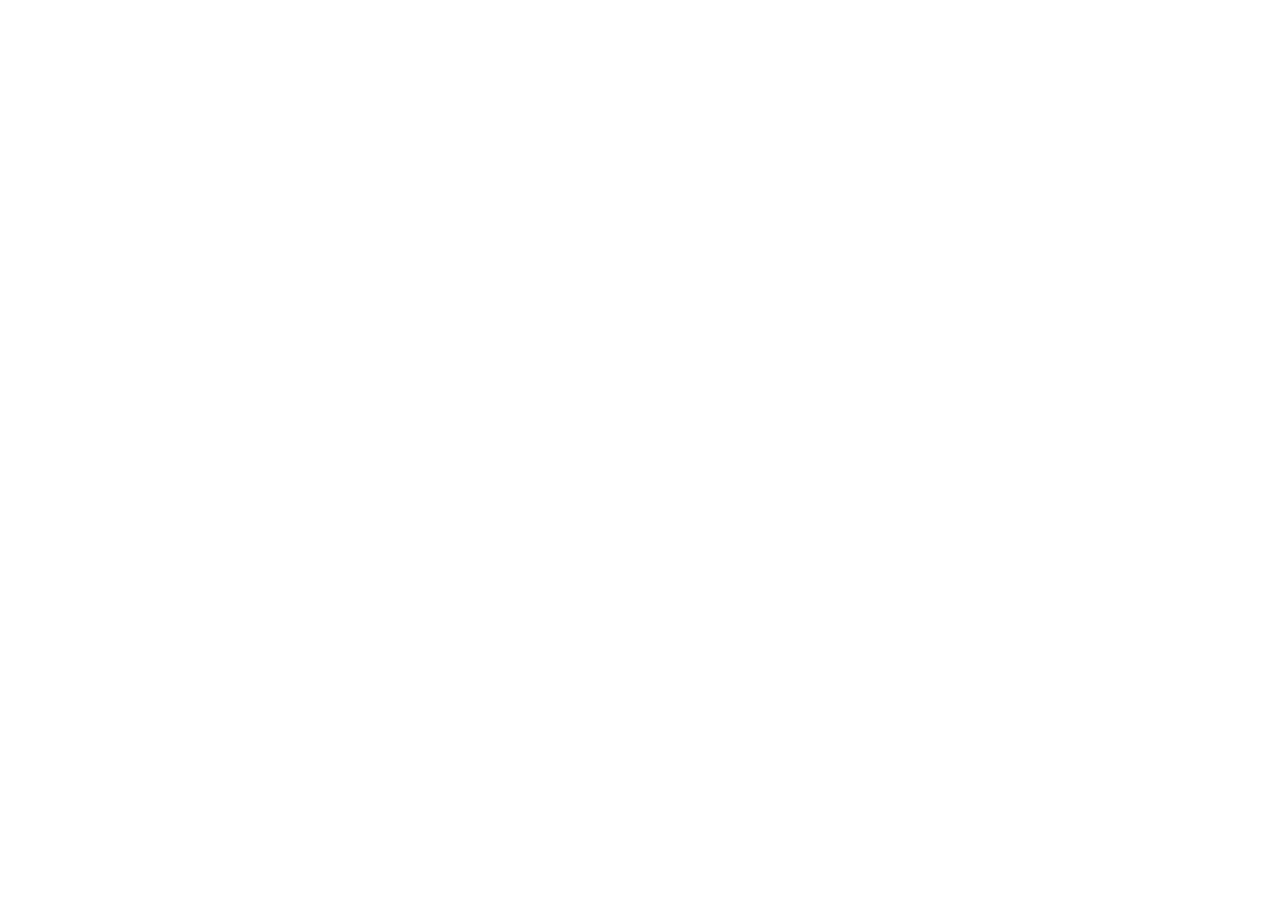
==== index.html @ 44148d1c "Initial commit" ====
<!DOCTYPE html>
<html lang="en">
<head>
    <meta charset="UTF-8">
    <meta name="viewport" content="width=device-width, initial-scale=1.0">
    <title>App Name</title>
</head>
<body>
    
</body>
</html>
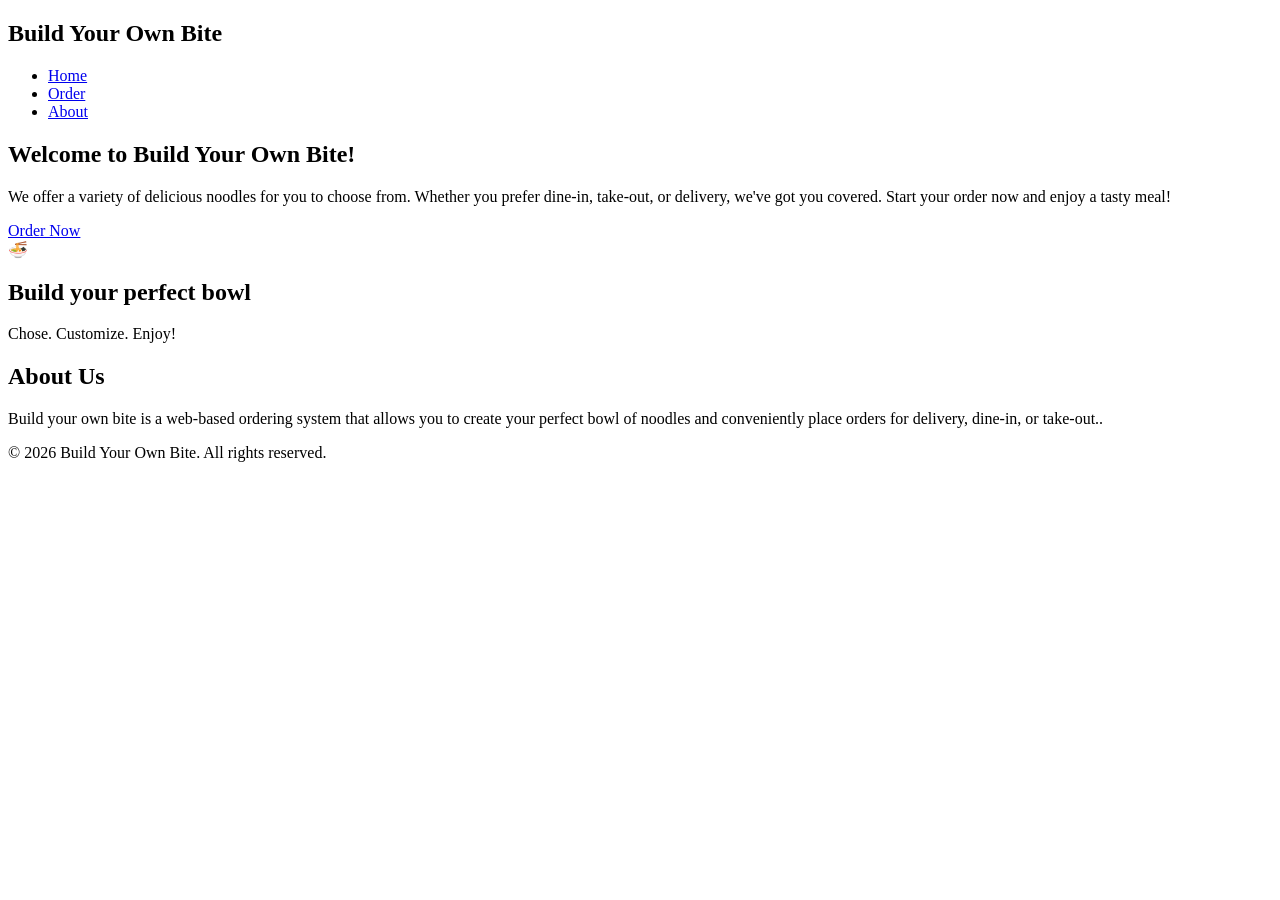
==== commit 7d868f66: "index" ====
--- a/index.html
+++ b/index.html
@@ -3,9 +3,58 @@
 <head>
     <meta charset="UTF-8">
     <meta name="viewport" content="width=device-width, initial-scale=1.0">
-    <title>App Name</title>
+    <title>Build Your Own Bite</title>
+    <link rel="stylesheet" href="style.css">
 </head>
 <body>
-    
+   <!-- navigation bar -->
+     <header>
+        <nav class="navbar">
+            <h2 class="logo">Build Your Own Bite</h2>
+
+            <ul>
+                <li><a href="index.html">Home</a></li>
+                <li><a href="order.html">Order</a></li>
+                <li><a href="app.html">About</a></li>
+            </ul>
+        </nav>
+     </header>
+
+     <!--main section-->
+     <section class="main">
+        <div class="main-content">
+            <h1>Welcome to Build Your Own Bite!</h1>
+            <p>We offer a variety of delicious noodles for you to choose from. Whether you prefer dine-in, take-out, or delivery, we've got you covered. Start your order now and enjoy a tasty meal!</p>
+            
+             <a href="app.html" class="order-btn">
+                    Order Now
+                </a>
+            </div>
+
+            <div class="hero-image">
+                <div class="noodle-card">
+                    <span>🍜</span>
+                    <h2>Build your perfect bowl</h2>
+                    <p>Chose. Customize. Enjoy!</p>
+                </div>
+            </div>
+
+
+        </section>
+
+        <!-- About Section -->
+        <section id="about" class="about">
+            <h2>About Us</h2>
+
+            <p>Build your own bite is a web-based ordering system that allows you to create your perfect bowl of noodles  and conveniently place orders for delivery,
+                dine-in, or take-out..</p>
+        </section>
+      </main>
+
+    <!-- Footer -->
+    <footer>
+        <p>&copy; 2026 Build Your Own Bite. All rights reserved.</p>
+    </footer>
+
 </body>
 </html>
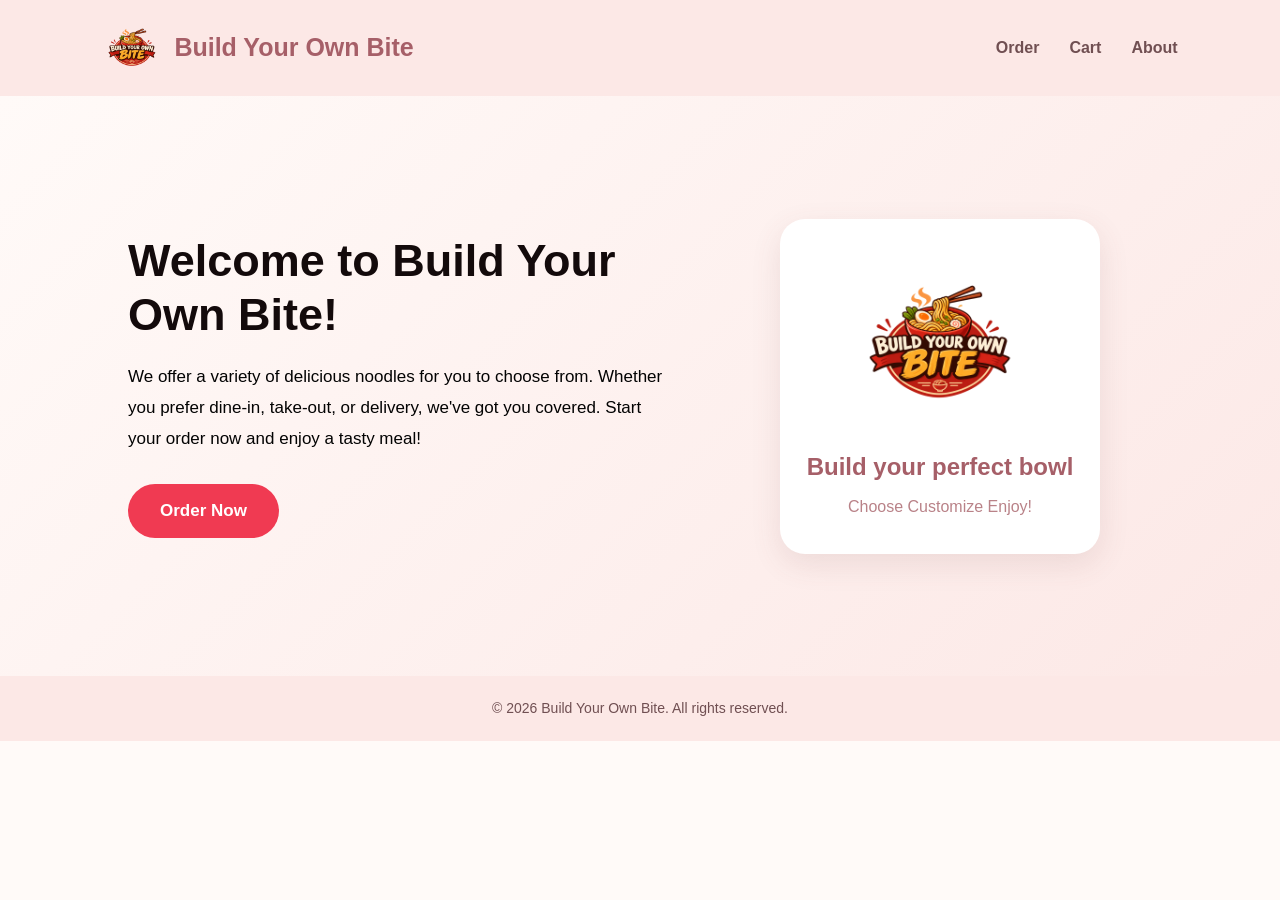
==== commit 053ba83a: "Design" ====
--- a/index.html
+++ b/index.html
@@ -1,55 +1,58 @@
+
 <!DOCTYPE html>
 <html lang="en">
 <head>
     <meta charset="UTF-8">
     <meta name="viewport" content="width=device-width, initial-scale=1.0">
     <title>Build Your Own Bite</title>
-    <link rel="stylesheet" href="style.css">
+    <link rel="stylesheet" href="styles.css">
 </head>
-<body>
-   <!-- navigation bar -->
-     <header>
+<body class="home">
+
+    <!-- Navigation Bar -->
+    <header>
         <nav class="navbar">
-            <h2 class="logo">Build Your Own Bite</h2>
+
+            <div class="brand">
+                <img src="images/LOGO.png" alt="Build Your Own Bite Logo">
+                <h2 class="logo">Build Your Own Bite</h2>
+            </div>
 
             <ul>
-                <li><a href="index.html">Home</a></li>
                 <li><a href="order.html">Order</a></li>
-                <li><a href="app.html">About</a></li>
+                <li><a href="cart.html">Cart</a></li>
+                <li><a href="about.html">About</a></li>
+                
+
             </ul>
+
         </nav>
-     </header>
+    </header>
 
-     <!--main section-->
-     <section class="main">
+    <!-- Main Section -->
+    <section class="main">
         <div class="main-content">
             <h1>Welcome to Build Your Own Bite!</h1>
-            <p>We offer a variety of delicious noodles for you to choose from. Whether you prefer dine-in, take-out, or delivery, we've got you covered. Start your order now and enjoy a tasty meal!</p>
-            
-             <a href="app.html" class="order-btn">
-                    Order Now
-                </a>
+
+            <p>
+                We offer a variety of delicious noodles for you to choose from.
+                Whether you prefer dine-in, take-out, or delivery, we've got you covered.
+                Start your order now and enjoy a tasty meal!
+            </p>
+
+            <a href="order.html" class="order-btn">
+                Order Now
+            </a>
+        </div>
+
+        <div class="hero-image">
+            <div class="noodle-card">
+                 <img src="images/LOGO.png" alt="Build Your Own Bite Logo" class="hero-logo">
+                <h2>Build your perfect bowl</h2>
+                <p>Choose Customize Enjoy!</p>
             </div>
-
-            <div class="hero-image">
-                <div class="noodle-card">
-                    <span>🍜</span>
-                    <h2>Build your perfect bowl</h2>
-                    <p>Chose. Customize. Enjoy!</p>
-                </div>
-            </div>
-
-
-        </section>
-
-        <!-- About Section -->
-        <section id="about" class="about">
-            <h2>About Us</h2>
-
-            <p>Build your own bite is a web-based ordering system that allows you to create your perfect bowl of noodles  and conveniently place orders for delivery,
-                dine-in, or take-out..</p>
-        </section>
-      </main>
+        </div>
+    </section>
 
     <!-- Footer -->
     <footer>
@@ -57,4 +60,4 @@
     </footer>
 
 </body>
-</html>+</html>
--- a/styles.css
+++ b/styles.css
@@ -0,0 +1,464 @@
+
+/* =================================
+   GENERAL STYLE
+================================= */
+
+* {
+    margin: 0;
+    padding: 0;
+    box-sizing: border-box;
+    font-family: Arial, Helvetica, sans-serif;
+}
+
+html {
+    scroll-behavior: smooth;
+}
+
+body {
+    line-height: 1.5;
+    background-color: #fff8f0;
+    color: #0e0606;
+}
+
+/* =================================
+   HOMEPAGE STYLES
+================================= */
+
+.home {
+    background-color: #fffaf8;
+    color: #514342;
+}
+
+/* NAVIGATION BAR */
+.home header {
+    background: #fce8e6;
+    padding: 18px 8%;
+    box-shadow: 0 2px 10px rgba(120, 70, 70, 0.08);
+}
+
+.home .navbar {
+    display: flex;
+    justify-content: space-between;
+    align-items: center;
+}
+
+/* BRAND LOGO */
+.home .brand {
+    display: flex;
+    align-items: center;
+    gap: 12px;
+}
+
+.home .brand img {
+    width: 60px;
+    height: 60px;
+    object-fit: contain;
+}
+
+.home .logo {
+    color: #a65f68;
+    font-size: 25px;
+    font-weight: bold;
+}
+
+/* NAVIGATION LINKS */
+.home .navbar ul {
+    display: flex;
+    list-style: none;
+    gap: 30px;
+}
+
+.home .navbar ul li a {
+    text-decoration: none;
+    color: #704f52;
+    font-size: 16px;
+    font-weight: bold;
+    transition: 0.3s;
+}
+
+.home .navbar ul li a:hover {
+    color: #d37a84;
+}
+
+/* MAIN / HERO SECTION */
+.home .main {
+    min-height: 580px;
+    display: flex;
+    justify-content: space-between;
+    align-items: center;
+    padding: 70px 10%;
+    gap: 50px;
+    background: linear-gradient(135deg, #fffaf8, #fce8e6);
+    margin-bottom: 0;
+}
+
+.home .main-content {
+    max-width: 550px;
+}
+
+.home .main-content h1 {
+    font-size: 45px;
+    color: #130a0b;
+    margin-bottom: 20px;
+    line-height: 1.2;
+}
+
+.home .main-content p {
+    font-size: 17px;
+    line-height: 1.8;
+    color: #030303;
+    margin-bottom: 30px;
+}
+
+/* ORDER BUTTON */
+.home .order-btn {
+    display: inline-block;
+    background-color: #f03a52;
+    color: white;
+    text-decoration: none;
+    padding: 14px 32px;
+    border-radius: 30px;
+    font-size: 17px;
+    font-weight: bold;
+    transition: 0.3s;
+}
+
+.home .order-btn:hover {
+    background-color: #bd6f7a;
+    transform: translateY(-3px);
+}
+
+/* NOODLE CARD */
+.home .hero-image {
+    display: flex;
+    justify-content: center;
+    align-items: center;
+    flex: 1;
+}
+
+.home .noodle-card {
+    width: 320px;
+    min-height: 300px;
+    background-color: #ffffff;
+    border-radius: 25px;
+    padding: 35px 25px;
+    text-align: center;
+    box-shadow: 0 10px 30px rgba(120, 70, 70, 0.12);
+    display: flex;
+    flex-direction: column;
+    justify-content: center;
+    align-items: center;
+}
+
+.home .hero-logo {
+    width: 180px;
+    height: 180px;
+    object-fit: contain;
+    margin-bottom: 15px;
+}
+
+.home .noodle-card h2 {
+    color: #a65f68;
+    font-size: 24px;
+    margin-bottom: 10px;
+}
+
+.home .noodle-card p {
+    color: #b98288;
+    font-size: 16px;
+}
+
+/* FOOTER */
+.home footer {
+    background-color: #fce8e6;
+    color: #704f52;
+    text-align: center;
+    padding: 22px;
+    font-size: 14px;
+}
+
+/* HOMEPAGE RESPONSIVE DESIGN */
+@media (max-width: 768px) {
+    .home .navbar {
+        flex-direction: column;
+        gap: 18px;
+    }
+
+    .home .navbar ul {
+        gap: 20px;
+    }
+
+    .home .main {
+        flex-direction: column;
+        text-align: center;
+        padding: 55px 7%;
+    }
+
+    .home .main-content h1 {
+        font-size: 34px;
+    }
+
+    .home .hero-image {
+        width: 100%;
+    }
+
+    .home .noodle-card {
+        width: 100%;
+        max-width: 320px;
+    }
+}
+
+@media (max-width: 480px) {
+    .home .logo {
+        font-size: 21px;
+    }
+
+    .home .navbar ul {
+        gap: 15px;
+    }
+
+    .home .navbar ul li a {
+        font-size: 14px;
+    }
+
+    .home .main-content h1 {
+        font-size: 29px;
+    }
+
+    .home .main-content p {
+        font-size: 15px;
+    }
+}
+
+/* =================================
+   ORDER PAGE STYLES
+================================= */
+
+:root {
+    --primary: #d32f2f;
+    --background: #fff8f0;
+    --card: #ffffff;
+    --text: #333333;
+}
+
+/* ORDER PAGE MAIN */
+main {
+    max-width: 700px;
+    margin: 0 auto;
+    padding: 16px;
+}
+
+/* ORDER PAGE HEADER */
+body:not(.home) header {
+    background: var(--primary);
+    color: rgb(247, 216, 216);
+    text-align: center;
+    padding: 12px;
+}
+
+body:not(.home) header h1 {
+    margin: 0;
+    font-size: 24px;
+}
+
+/* CATEGORY NAVIGATION BAR */
+#categories {
+    position: sticky;
+    top: 0;
+    z-index: 100;
+    display: flex;
+    justify-content: center;
+    gap: 12px;
+    padding: 8px;
+    background: var(--card);
+    box-shadow: 0 2px 6px rgba(0, 0, 0, 0.15);
+}
+
+/* CATEGORY BUTTONS */
+#categories button {
+    display: flex;
+    flex-direction: column;
+    align-items: center;
+    padding: 6px 12px;
+    border: 2px solid transparent;
+    border-radius: 10px;
+    background: transparent;
+    font-size: 14px;
+    cursor: pointer;
+    transition: transform 0.2s, background 0.2s, border-color 0.2s;
+}
+
+#categories button:hover {
+    transform: translateY(-3px);
+    background: #ffe9e0;
+    border-color: var(--primary);
+}
+
+/* CATEGORY IMAGES */
+#categories img {
+    width: 56px;
+    height: 56px;
+    object-fit: cover;
+    border-radius: 8px;
+}
+
+/* ORDER PAGE SECTIONS */
+body:not(.home) section {
+    scroll-margin-top: 100px;
+    margin-bottom: 24px;
+}
+
+body:not(.home) section h2 {
+    color: var(--primary);
+    border-bottom: 2px solid var(--primary);
+    padding-bottom: 4px;
+}
+
+/* FIELDSETS */
+fieldset {
+    background: var(--card);
+    border: 1px solid #e0d6cc;
+    border-radius: 10px;
+    padding: 12px 16px;
+    margin-bottom: 16px;
+}
+
+legend {
+    font-weight: bold;
+    padding: 0 8px;
+    color: var(--primary);
+}
+
+fieldset div {
+    padding: 4px 0;
+}
+
+fieldset label {
+    cursor: pointer;
+}
+
+/* RADIO BUTTONS AND CHECKBOXES */
+input[type="radio"],
+input[type="checkbox"] {
+    accent-color: var(--primary);
+    margin-right: 6px;
+}
+
+input:disabled + label {
+    color: #999;
+    cursor: not-allowed;
+}
+
+/* ADDRESS SECTION */
+#address-section {
+    background: var(--card);
+    border: 1px solid #e0d6cc;
+    border-radius: 10px;
+    padding: 12px 16px;
+    margin-bottom: 16px;
+}
+
+#address {
+    display: block;
+    width: 100%;
+    box-sizing: border-box;
+    margin-top: 6px;
+    padding: 8px;
+    border: 1px solid #ccc;
+    border-radius: 6px;
+}
+
+/* PLACE ORDER BUTTON */
+#place-order {
+    display: block;
+    width: 100%;
+    padding: 12px;
+    margin-top: 8px;
+    border: none;
+    border-radius: 10px;
+    background: var(--primary);
+    color: white;
+    font-size: 18px;
+    font-weight: bold;
+    cursor: pointer;
+    transition: background 0.2s, transform 0.2s;
+}
+
+#place-order:hover {
+    background: #b71c1c;
+    transform: translateY(-2px);
+}
+
+/* MESSAGE */
+#message {
+    color: #b71c1c;
+    font-weight: bold;
+    margin: 12px 0 0;
+}
+
+/* ORDER SUMMARIES */
+#order-summary,
+#address-summary,
+#noodle-summary,
+#spice-summary,
+#addon-summary,
+#drink-summary,
+#dessert-summary,
+#payment-summary {
+    background: var(--card);
+    border-left: 4px solid var(--primary);
+    padding: 8px 12px;
+    margin: 6px 0;
+    border-radius: 6px;
+}
+
+/* HIDE EMPTY SUMMARIES */
+#message:empty,
+#order-summary:empty,
+#address-summary:empty,
+#noodle-summary:empty,
+#spice-summary:empty,
+#addon-summary:empty,
+#drink-summary:empty,
+#dessert-summary:empty,
+#payment-summary:empty {
+    display: none;
+}
+
+/* ORDER PAGE RESPONSIVE DESIGN */
+@media (max-width: 600px) {
+    main {
+        padding: 12px;
+    }
+
+    body:not(.home) header h1 {
+        font-size: 20px;
+    }
+
+    #categories {
+        gap: 6px;
+        padding: 6px;
+    }
+
+    #categories button {
+        padding: 4px 8px;
+        font-size: 12px;
+    }
+
+    #categories img {
+        width: 44px;
+        height: 44px;
+    }
+
+    body:not(.home) section {
+        scroll-margin-top: 90px;
+    }
+
+    fieldset {
+        padding: 10px 12px;
+    }
+
+    #place-order {
+        font-size: 16px;
+    }
+}
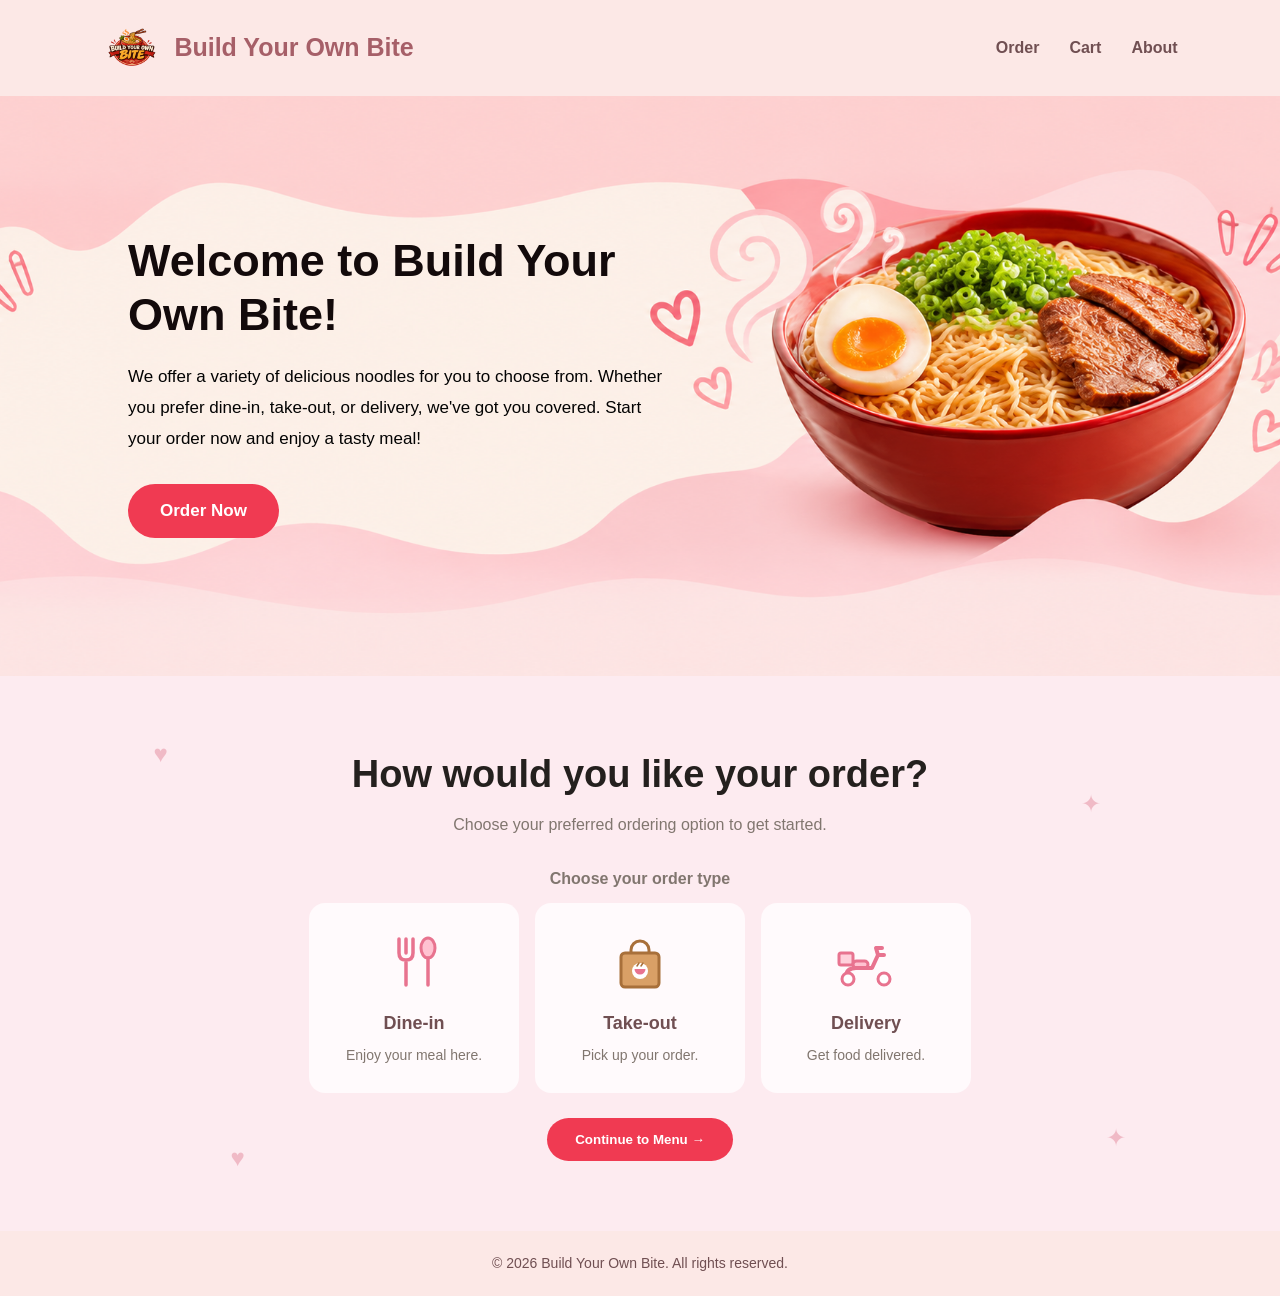
==== commit 3ce1c4c8: "Half progress" ====
--- a/index.html
+++ b/index.html
@@ -7,6 +7,7 @@
     <title>Build Your Own Bite</title>
     <link rel="stylesheet" href="styles.css">
 </head>
+
 <body class="home">
 
     <!-- Navigation Bar -->
@@ -22,16 +23,17 @@
                 <li><a href="order.html">Order</a></li>
                 <li><a href="cart.html">Cart</a></li>
                 <li><a href="about.html">About</a></li>
-                
-
             </ul>
 
         </nav>
     </header>
 
-    <!-- Main Section -->
+
+    <!-- Main / Welcome Section -->
     <section class="main">
+
         <div class="main-content">
+
             <h1>Welcome to Build Your Own Bite!</h1>
 
             <p>
@@ -40,24 +42,240 @@
                 Start your order now and enjoy a tasty meal!
             </p>
 
-            <a href="order.html" class="order-btn">
+            <a href="#start-order" class="order-btn">
                 Order Now
             </a>
+
         </div>
 
-        <div class="hero-image">
-            <div class="noodle-card">
-                 <img src="images/LOGO.png" alt="Build Your Own Bite Logo" class="hero-logo">
-                <h2>Build your perfect bowl</h2>
-                <p>Choose Customize Enjoy!</p>
+    </section>
+
+
+    <!-- Choose Order Type Section -->
+    <section class="start-order" id="start-order">
+
+        <span class="deco deco-1" aria-hidden="true">♥</span>
+        <span class="deco deco-2" aria-hidden="true">✦</span>
+        <span class="deco deco-3" aria-hidden="true">♥</span>
+        <span class="deco deco-4" aria-hidden="true">✦</span>
+
+        <h2>How would you like your order?</h2>
+
+        <p class="start-subtitle">
+            Choose your preferred ordering option to get started.
+        </p>
+
+        <fieldset id="order-type">
+
+            <legend>Choose your order type</legend>
+
+            <div class="option-row">
+
+                <!-- DINE-IN -->
+                <label class="option-card">
+
+                    <input type="radio"
+                           id="dine-in"
+                           name="orderType"
+                           value="dine-in">
+
+                    <span class="option-icon">
+
+                        <svg width="64" height="64" viewBox="0 0 64 64" aria-hidden="true">
+
+                            <path d="M17 8V22M24 8V22M31 8V22M17 22Q17 29 24 29Q31 29 31 22M24 29V54"
+                                  fill="none"
+                                  stroke="#e8738f"
+                                  stroke-width="3.5"
+                                  stroke-linecap="round"
+                                  stroke-linejoin="round"/>
+
+                            <ellipse cx="46" cy="17" rx="7" ry="10"
+                                     fill="#ffc2d1"
+                                     stroke="#e8738f"
+                                     stroke-width="3"/>
+
+                            <path d="M46 27V54"
+                                  stroke="#e8738f"
+                                  stroke-width="3.5"
+                                  stroke-linecap="round"/>
+
+                        </svg>
+
+                    </span>
+
+                    <span class="option-label">Dine-in</span>
+                    <span class="option-desc">Enjoy your meal here.</span>
+
+                </label>
+
+
+                <!-- TAKE-OUT -->
+                <label class="option-card">
+
+                    <input type="radio"
+                           id="take-out"
+                           name="orderType"
+                           value="take-out">
+
+                    <span class="option-icon">
+
+                        <svg width="64" height="64" viewBox="0 0 64 64" aria-hidden="true">
+
+                            <path d="M23 24V19A9 9 0 0 1 41 19V24"
+                                  fill="none"
+                                  stroke="#a8703a"
+                                  stroke-width="3"
+                                  stroke-linecap="round"/>
+
+                            <rect x="13" y="22" width="38" height="34" rx="4"
+                                  fill="#d9a066"
+                                  stroke="#a8703a"
+                                  stroke-width="3"/>
+
+                            <circle cx="32" cy="40" r="8" fill="#fff"/>
+
+                            <path d="M26.5 38H37.5A5.5 5.5 0 0 1 26.5 38Z"
+                                  fill="#e8738f"/>
+
+                            <path d="M29 35L31 32M33 35L35 32"
+                                  stroke="#a8703a"
+                                  stroke-width="1.5"
+                                  stroke-linecap="round"/>
+
+                        </svg>
+
+                    </span>
+
+                    <span class="option-label">Take-out</span>
+                    <span class="option-desc">Pick up your order.</span>
+
+                </label>
+
+
+                <!-- DELIVERY -->
+                <label class="option-card">
+
+                    <input type="radio"
+                           id="delivery"
+                           name="orderType"
+                           value="delivery">
+
+                    <span class="option-icon">
+
+                        <svg width="64" height="64" viewBox="0 0 64 64" aria-hidden="true">
+
+                            <rect x="5" y="22" width="14" height="12" rx="2"
+                                  fill="#ffd1dc"
+                                  stroke="#e8738f"
+                                  stroke-width="3"/>
+
+                            <rect x="19" y="30" width="15" height="7" rx="3.5"
+                                  fill="#ffc2d1"
+                                  stroke="#e8738f"
+                                  stroke-width="3"/>
+
+                            <path d="M12 46Q12 37 22 37H38L44 24H50M44 24L42 17H48"
+                                  fill="none"
+                                  stroke="#e8738f"
+                                  stroke-width="4"
+                                  stroke-linecap="round"
+                                  stroke-linejoin="round"/>
+
+                            <circle cx="14" cy="48" r="6"
+                                    fill="#fff"
+                                    stroke="#e8738f"
+                                    stroke-width="3"/>
+
+                            <circle cx="50" cy="48" r="6"
+                                    fill="#fff"
+                                    stroke="#e8738f"
+                                    stroke-width="3"/>
+
+                        </svg>
+
+                    </span>
+
+                    <span class="option-label">Delivery</span>
+                    <span class="option-desc">Get food delivered.</span>
+
+                </label>
+
             </div>
+
+        </fieldset>
+
+
+        <!-- Delivery Address -->
+        <div id="address-section" hidden>
+
+            <label for="address">Delivery address</label>
+
+            <input type="text"
+                   id="address"
+                   name="address"
+                   placeholder="Enter street, barangay, and city"
+                   autocomplete="street-address">
+
         </div>
+
+
+        <!-- Continue Button -->
+        <button type="button" id="continue-btn">
+            Continue to Menu →
+        </button>
+
+        <p id="home-message"></p>
+
     </section>
+
 
     <!-- Footer -->
     <footer>
         <p>&copy; 2026 Build Your Own Bite. All rights reserved.</p>
     </footer>
 
+    <script>
+        const continueButton = document.getElementById('continue-btn');
+        const homeMessage = document.getElementById('home-message');
+        const addressSection = document.getElementById('address-section');
+        const addressInput = document.getElementById('address');
+        const orderTypeOptions = document.querySelectorAll('input[name="orderType"]');
+
+        orderTypeOptions.forEach(function (option) {
+            option.addEventListener('change', function () {
+                const isDelivery = option.value === 'delivery';
+                addressSection.hidden = !isDelivery;
+                addressInput.required = isDelivery;
+                homeMessage.textContent = '';
+            });
+        });
+
+        continueButton.addEventListener('click', function () {
+            const selectedOrderType = document.querySelector('input[name="orderType"]:checked');
+
+            if (selectedOrderType === null) {
+                homeMessage.textContent = 'Please choose your order type first.';
+                homeMessage.style.color = '#d0374a';
+                return;
+            }
+
+            if (selectedOrderType.value === 'delivery' && addressInput.value.trim() === '') {
+                homeMessage.textContent = 'Please enter your delivery address.';
+                homeMessage.style.color = '#d0374a';
+                addressInput.focus();
+                return;
+            }
+
+            localStorage.setItem('orderType', selectedOrderType.value);
+            if (selectedOrderType.value === 'delivery') {
+                sessionStorage.setItem('deliveryAddress', addressInput.value.trim());
+            } else {
+                sessionStorage.removeItem('deliveryAddress');
+            }
+            window.location.href = 'order.html#noodles';
+        });
+    </script>
+
 </body>
-</html>
+</html>
--- a/styles.css
+++ b/styles.css
@@ -1,8 +1,3 @@
-
-/* =================================
-   GENERAL STYLE
-================================= */
-
 * {
     margin: 0;
     padding: 0;
@@ -17,15 +12,12 @@
 body {
     line-height: 1.5;
     background-color: #fff8f0;
-    color: #0e0606;
-}
-
-/* =================================
-   HOMEPAGE STYLES
-================================= */
+    color: #24201e;
+}
 
 .home {
-    background-color: #fffaf8;
+    min-height: 100vh;
+    background-color: #fdebf0;
     color: #514342;
 }
 
@@ -88,8 +80,153 @@
     align-items: center;
     padding: 70px 10%;
     gap: 50px;
-    background: linear-gradient(135deg, #fffaf8, #fce8e6);
+    background-image: url("images/bg.png");
+    background-size: cover;
+    background-position: center;
+    background-repeat: no-repeat;
     margin-bottom: 0;
+}
+
+.home .start-order {
+    position: relative;
+    min-height: 520px;
+    padding: 70px 8%;
+    background: #fdebf0;
+    text-align: center;
+    overflow: hidden;
+    scroll-margin-top: 20px;
+}
+
+.home .start-order h2 {
+    position: relative;
+    z-index: 1;
+    margin-bottom: 10px;
+    font-size: 38px;
+    color: #24201e;
+}
+
+.home .start-subtitle {
+    position: relative;
+    z-index: 1;
+    margin-bottom: 30px;
+    color: #81766f;
+}
+
+.home #order-type {
+    border: 0;
+    margin: 0 auto 25px;
+    padding: 0;
+    max-width: 720px;
+}
+
+.home #order-type legend {
+    width: 100%;
+    margin-bottom: 12px;
+    color: #81766f;
+    font-weight: bold;
+}
+
+.home .option-row {
+    display: flex;
+    justify-content: center;
+    gap: 16px;
+}
+
+.home .option-card {
+    position: relative;
+    width: 210px;
+    min-height: 190px;
+    display: flex;
+    flex-direction: column;
+    align-items: center;
+    justify-content: center;
+    gap: 8px;
+    padding: 20px;
+    background: #fffafc;
+    border: 2px solid transparent;
+    border-radius: 16px;
+    text-align: center;
+    cursor: pointer;
+    transition: 0.2s;
+}
+
+.home .option-card input {
+    position: absolute;
+    opacity: 0;
+}
+
+.home .option-icon {
+    min-height: 64px;
+}
+
+.home .option-label {
+    color: #704f52;
+    font-size: 18px;
+    font-weight: bold;
+}
+
+.home .option-desc {
+    color: #81766f;
+    font-size: 14px;
+}
+
+.home .option-card:hover,
+.home .option-card:has(input:checked) {
+    border-color: #e8738f;
+    background: #ffffff;
+    box-shadow: 0 8px 20px rgba(232, 115, 143, 0.14);
+}
+
+.home #continue-btn {
+    display: block;
+    margin: 0 auto;
+    border: 0;
+    border-radius: 30px;
+    padding: 14px 28px;
+    background: #f03a52;
+    color: #ffffff;
+    font-weight: bold;
+    cursor: pointer;
+}
+
+.home #address-section {
+    max-width: 420px;
+    margin: 0 auto 20px;
+}
+
+.home #address-section input {
+    width: 100%;
+    margin-top: 8px;
+    border: 1px solid #e7ccd4;
+    border-radius: 10px;
+    padding: 12px;
+}
+
+.home .deco {
+    position: absolute;
+    color: #e99aab;
+    font-size: 24px;
+    opacity: 0.6;
+}
+
+.home .deco-1 {
+    top: 60px;
+    left: 12%;
+}
+
+.home .deco-2 {
+    top: 110px;
+    right: 14%;
+}
+
+.home .deco-3 {
+    bottom: 55px;
+    left: 18%;
+}
+
+.home .deco-4 {
+    bottom: 75px;
+    right: 12%;
 }
 
 .home .main-content {
@@ -128,44 +265,30 @@
     transform: translateY(-3px);
 }
 
-/* NOODLE CARD */
-.home .hero-image {
-    display: flex;
-    justify-content: center;
+.main {
+    display: flex;
     align-items: center;
+    justify-content: space-between;
+    min-height: 600px;
+    padding: 60px 10%;
+    gap: 40px;
+}
+
+.main-content {
     flex: 1;
-}
-
-.home .noodle-card {
-    width: 320px;
-    min-height: 300px;
-    background-color: #ffffff;
-    border-radius: 25px;
-    padding: 35px 25px;
-    text-align: center;
-    box-shadow: 0 10px 30px rgba(120, 70, 70, 0.12);
-    display: flex;
-    flex-direction: column;
-    justify-content: center;
-    align-items: center;
-}
-
-.home .hero-logo {
-    width: 180px;
-    height: 180px;
-    object-fit: contain;
-    margin-bottom: 15px;
-}
-
-.home .noodle-card h2 {
-    color: #a65f68;
-    font-size: 24px;
-    margin-bottom: 10px;
-}
-
-.home .noodle-card p {
-    color: #b98288;
-    font-size: 16px;
+    max-width: 650px;
+}
+
+@media (max-width: 768px) {
+    .main {
+        flex-direction: column;
+        text-align: center;
+        padding: 40px 6%;
+    }
+
+    .main-content {
+        width: 100%;
+    }
 }
 
 /* FOOTER */
@@ -198,8 +321,22 @@
         font-size: 34px;
     }
 
-    .home .hero-image {
-        width: 100%;
+    .home .start-order {
+        padding: 55px 6%;
+    }
+
+    .home .start-order h2 {
+        font-size: 30px;
+    }
+
+    .home .option-row {
+        flex-direction: column;
+        align-items: center;
+    }
+
+    .home .option-card {
+        width: min(320px, 100%);
+        min-height: 150px;
     }
 
     .home .noodle-card {
@@ -235,230 +372,586 @@
 ================================= */
 
 :root {
-    --primary: #d32f2f;
-    --background: #fff8f0;
+    --primary: #d84f79;
+    --primary-dark: #b93661;
+    --background: #fff7f9;
     --card: #ffffff;
-    --text: #333333;
+    --text: #3d2932;
+    --muted: #806873;
+    --border: #f1dce4;
+    --peach: #fff0f5;
+}
+
+/* ORDER PAGE BACKGROUND */
+.order-page {
+    background: linear-gradient(180deg, #fff0f5 0, var(--background) 360px);
+    color: var(--text);
+    min-height: 100vh;
+}
+
+/* ORDER PAGE HEADER */
+.order-page .site-header {
+    display: flex;
+    align-items: center;
+    gap: 12px;
+    padding: 15px max(6%, calc((100% - 1180px) / 2));
+    background-color: rgba(255, 255, 255, 0.94);
+    border-bottom: 1px solid var(--border);
+    box-shadow: 0 4px 18px rgba(134, 54, 82, 0.06);
+}
+
+/* BRAND LOGO */
+.order-page .site-logo {
+    width: 55px;
+    height: 55px;
+    object-fit: contain;
+}
+
+.order-page .brand-name {
+    font-size: 24px;
+    font-weight: bold;
+    color: #71354a;
 }
 
 /* ORDER PAGE MAIN */
-main {
-    max-width: 700px;
+.order-page main {
+    width: 100%;
+    max-width: 1180px;
     margin: 0 auto;
-    padding: 16px;
-}
-
-/* ORDER PAGE HEADER */
-body:not(.home) header {
-    background: var(--primary);
-    color: rgb(247, 216, 216);
+    padding: 26px 20px 72px;
+}
+
+/* SMALL HEADING */
+.order-page .eyebrow {
+    color: var(--primary);
+    font-size: 14px;
+    font-weight: bold;
+    letter-spacing: 2px;
+    margin-bottom: 8px;
+}
+
+/* MAIN HEADING */
+.order-page .main-heading {
+    font-size: 52px;
+    font-weight: 800;
+    line-height: 1.15;
+    color: var(--text);
+    margin-bottom: 28px;
+}
+/* =================================
+   ORDER TYPE OPTIONS
+================================= */
+
+.order-page #order-type {
+    border: 1px solid var(--border);
+    background: linear-gradient(135deg, #fff 0%, #fff0f5 100%);
+    border-radius: 20px;
+    padding: 20px 24px 24px;
+    margin-bottom: 30px;
     text-align: center;
-    padding: 12px;
-}
-
-body:not(.home) header h1 {
-    margin: 0;
-    font-size: 24px;
-}
-
-/* CATEGORY NAVIGATION BAR */
-#categories {
-    position: sticky;
-    top: 0;
-    z-index: 100;
+    box-shadow: 0 10px 28px rgba(134, 54, 82, 0.07);
+}
+
+.order-page #order-type legend {
+    font-size: 18px;
+    font-weight: bold;
+    color: #71354a;
+    padding: 0;
+    margin: 0 auto 10px;
+}
+
+.order-page .option-row {
     display: flex;
     justify-content: center;
-    gap: 12px;
-    padding: 8px;
-    background: var(--card);
-    box-shadow: 0 2px 6px rgba(0, 0, 0, 0.15);
-}
-
-/* CATEGORY BUTTONS */
-#categories button {
+    gap: 14px;
+    flex-wrap: wrap;
+    max-width: 720px;
+    margin: 0 auto;
+}
+
+.order-page .option-card {
+    position: relative;
+    flex: 1;
+    min-width: 140px;
     display: flex;
     flex-direction: column;
     align-items: center;
-    padding: 6px 12px;
-    border: 2px solid transparent;
-    border-radius: 10px;
-    background: transparent;
-    font-size: 14px;
+    gap: 7px;
+    padding: 16px;
+    background-color: rgba(255, 255, 255, 0.82);
+    border: 1px solid var(--border);
+    border-radius: 15px;
+    text-align: center;
     cursor: pointer;
-    transition: transform 0.2s, background 0.2s, border-color 0.2s;
-}
-
-#categories button:hover {
-    transform: translateY(-3px);
-    background: #ffe9e0;
+    box-shadow: 0 4px 12px rgba(134, 54, 82, 0.04);
+    transition: transform 0.2s, border-color 0.2s, box-shadow 0.2s, background-color 0.2s;
+}
+
+.order-page .option-card input {
+    position: absolute;
+    opacity: 0;
+    pointer-events: none;
+}
+
+.order-page .option-icon {
+    font-size: 26px;
+}
+
+.order-page .option-label {
+    font-weight: bold;
+    color: var(--text);
+}
+
+.order-page .option-card:hover,
+.order-page .option-card:has(input:focus-visible) {
+    transform: translateY(-2px);
     border-color: var(--primary);
-}
-
-/* CATEGORY IMAGES */
-#categories img {
-    width: 56px;
-    height: 56px;
-    object-fit: cover;
-    border-radius: 8px;
-}
-
-/* ORDER PAGE SECTIONS */
-body:not(.home) section {
-    scroll-margin-top: 100px;
-    margin-bottom: 24px;
-}
-
-body:not(.home) section h2 {
+    box-shadow: 0 8px 18px rgba(216, 79, 121, 0.12);
+}
+
+.order-page .option-card:has(input:checked) {
+    background-color: #fff7fa;
+    border-color: var(--primary);
+    box-shadow: 0 6px 18px rgba(216, 79, 121, 0.14);
+}
+
+.order-page .option-card:has(input:checked) .option-label {
     color: var(--primary);
-    border-bottom: 2px solid var(--primary);
-    padding-bottom: 4px;
-}
-
-/* FIELDSETS */
-fieldset {
-    background: var(--card);
-    border: 1px solid #e0d6cc;
-    border-radius: 10px;
-    padding: 12px 16px;
-    margin-bottom: 16px;
-}
-
-legend {
-    font-weight: bold;
-    padding: 0 8px;
-    color: var(--primary);
-}
-
-fieldset div {
-    padding: 4px 0;
-}
-
-fieldset label {
-    cursor: pointer;
-}
-
-/* RADIO BUTTONS AND CHECKBOXES */
-input[type="radio"],
-input[type="checkbox"] {
-    accent-color: var(--primary);
-    margin-right: 6px;
-}
-
-input:disabled + label {
-    color: #999;
-    cursor: not-allowed;
-}
-
-/* ADDRESS SECTION */
-#address-section {
-    background: var(--card);
-    border: 1px solid #e0d6cc;
-    border-radius: 10px;
-    padding: 12px 16px;
-    margin-bottom: 16px;
-}
-
-#address {
+}
+
+/* =================================
+   DELIVERY ADDRESS
+================================= */
+
+.order-page #address-section {
+    background: #fff;
+    border: 1px solid var(--border);
+    border-radius: 16px;
+    padding: 18px;
+    margin: -12px 0 28px;
+    box-shadow: 0 6px 18px rgba(134, 54, 82, 0.05);
+}
+
+.order-page #address-section[hidden],
+.order-page #payment-section[hidden] {
+    display: none;
+}
+
+.order-page #address-section label {
     display: block;
-    width: 100%;
-    box-sizing: border-box;
-    margin-top: 6px;
-    padding: 8px;
-    border: 1px solid #ccc;
-    border-radius: 6px;
-}
-
-/* PLACE ORDER BUTTON */
-#place-order {
+    font-weight: bold;
+    margin-bottom: 8px;
+    color: #71354a;
+}
+
+.order-page #address {
     display: block;
     width: 100%;
     padding: 12px;
-    margin-top: 8px;
+    border: 1px solid var(--border);
+    border-radius: 10px;
+    outline: none;
+    color: var(--text);
+    background: #fffafb;
+}
+
+.order-page #address:focus {
+    border-color: var(--primary);
+}
+
+/* =================================
+   CATEGORY NAVIGATION
+================================= */
+
+.order-page #categories {
+    position: sticky;
+    top: 10px;
+    z-index: 100;
+    display: flex;
+    justify-content: center;
+    gap: 34px;
+    width: calc(100% - 40px);
+    max-width: 900px;
+    padding: 7px 18px;
+    margin: 0 auto 32px;
+    background-color: rgba(255, 255, 255, 0.96);
+    border: 1px solid var(--border);
+    border-radius: 18px;
+    box-shadow: 0 8px 24px rgba(134, 54, 82, 0.09);
+}
+
+/* CATEGORY BUTTONS */
+.order-page #categories button {
+    display: flex;
+    flex-direction: column;
+    align-items: center;
+    gap: 2px;
+    padding: 4px 8px 5px;
     border: none;
+    border-bottom: 3px solid transparent;
+    background: transparent;
+    color: var(--muted);
+    font-size: 17px;
+    font-weight: bold;
+    cursor: pointer;
+    transition: 0.2s;
+}
+
+.order-page #categories img {
+    width: 44px;
+    height: 44px;
+    object-fit: cover;
+    border-radius: 14px;
+    box-shadow: 0 3px 9px rgba(50, 20, 32, 0.12);
+}
+
+.order-page #categories button:hover,
+.order-page #categories button:focus {
+    color: var(--primary);
+    border-bottom-color: var(--primary);
+}
+
+/* =================================
+   FOOD CATEGORY SECTIONS
+================================= */
+
+.order-page section {
+    scroll-margin-top: 100px;
+    margin-bottom: 30px;
+}
+
+.order-page section h2 {
+    color: #71354a;
+    font-size: 29px;
+    margin-bottom: 18px;
+    padding: 0 0 10px 14px;
+    border-bottom: 2px solid var(--border);
+    border-left: 5px solid var(--primary);
+}
+
+/* =================================
+   FOOD SELECTION FIELDSETS
+================================= */
+
+.order-page fieldset {
+    background-color: var(--card);
+    border: 1px solid var(--border);
+    border-radius: 16px;
+    padding: 20px 22px;
+    margin-bottom: 20px;
+    box-shadow: 0 6px 20px rgba(134, 54, 82, 0.045);
+}
+
+.order-page legend {
+    font-size: 16px;
+    font-weight: bold;
+    color: #71354a;
+    padding: 0 10px;
+}
+
+.order-page fieldset > div:not(.product-grid):not(.option-row):not([hidden]) {
+    display: inline-flex;
+    align-items: center;
+    min-height: 40px;
+    margin: 4px 6px 4px 0;
+    padding: 8px 12px;
+    border: 1px solid #f5e4ea;
     border-radius: 10px;
-    background: var(--primary);
+    background: #fff8fa;
+}
+
+.order-page fieldset label {
+    cursor: pointer;
+}
+
+/* RADIO BUTTONS AND CHECKBOXES */
+.order-page input[type="radio"],
+.order-page input[type="checkbox"] {
+    accent-color: var(--primary);
+    margin-right: 8px;
+}
+
+.order-page input:disabled + label {
+    color: #999;
+    cursor: not-allowed;
+}
+
+/* =================================
+   PRODUCT CARDS
+================================= */
+
+.order-page .product-grid {
+    display: grid;
+    grid-template-columns: repeat(3, 1fr);
+    gap: 18px;
+}
+
+.order-page .product-card {
+    position: relative;
+    display: flex;
+    flex-direction: column;
+    background-color: var(--card);
+    border: 1px solid var(--border);
+    border-radius: 17px;
+    overflow: hidden;
+    cursor: pointer;
+    box-shadow: 0 5px 16px rgba(66, 34, 46, 0.06);
+    transition: transform 0.2s, border-color 0.2s, box-shadow 0.2s;
+}
+
+.order-page .product-card:hover {
+    transform: translateY(-4px);
+    box-shadow: 0 12px 24px rgba(134, 54, 82, 0.12);
+}
+
+.order-page .product-card input {
+    position: absolute;
+    opacity: 0;
+    pointer-events: none;
+}
+
+.order-page .product-card img {
+    width: 100%;
+    height: 190px;
+    object-fit: cover;
+    background-color: var(--peach);
+}
+
+.order-page .product-info {
+    padding: 14px 16px 16px;
+}
+
+.order-page .product-info h3 {
+    font-size: 17px;
+    margin-bottom: 6px;
+    color: var(--text);
+}
+
+.order-page .product-info h3 span {
+    display: block;
+    font-size: 12px;
+    font-weight: normal;
+    color: var(--muted);
+}
+
+.order-page .product-info p {
+    font-size: 13px;
+    color: var(--muted);
+    margin-bottom: 8px;
+}
+
+.order-page .product-info .price {
+    display: inline-block;
+    font-size: 15px;
+    font-weight: bold;
+    color: var(--primary-dark);
+    margin: 2px 0 0;
+    padding: 4px 10px;
+    border-radius: 999px;
+    background-color: #ffedf3;
+}
+
+.order-page .product-card:has(input:checked) {
+    border-color: var(--primary);
+    background-color: #fff5f8;
+    box-shadow: 0 0 0 3px rgba(216, 79, 121, 0.12), 0 10px 22px rgba(134, 54, 82, 0.1);
+}
+
+.order-page .product-card:has(input:disabled) {
+    opacity: 0.5;
+    cursor: not-allowed;
+}
+
+.order-page .product-card:has(input:disabled):hover {
+    transform: none;
+}
+
+/* =================================
+   PAYMENT SECTION
+================================= */
+
+.order-page #payment-section {
+    background-color: white;
+    border: 1px solid var(--border);
+    border-radius: 16px;
+    padding: 20px 22px;
+    margin-bottom: 20px;
+}
+
+/* =================================
+   PLACE ORDER BUTTON
+================================= */
+
+.order-page #place-order {
+    display: block;
+    width: min(100%, 460px);
+    padding: 16px 24px;
+    margin: 28px auto 0;
+    border: none;
+    border-radius: 999px;
+    background: linear-gradient(135deg, #e8738f, var(--primary-dark));
     color: white;
     font-size: 18px;
     font-weight: bold;
     cursor: pointer;
-    transition: background 0.2s, transform 0.2s;
-}
-
-#place-order:hover {
-    background: #b71c1c;
+    box-shadow: 0 8px 18px rgba(185, 54, 97, 0.2);
+    transition: transform 0.2s, box-shadow 0.2s, filter 0.2s;
+}
+
+.order-page #place-order:hover {
+    filter: brightness(0.96);
     transform: translateY(-2px);
-}
-
-/* MESSAGE */
-#message {
-    color: #b71c1c;
-    font-weight: bold;
-    margin: 12px 0 0;
-}
-
-/* ORDER SUMMARIES */
-#order-summary,
-#address-summary,
-#noodle-summary,
-#spice-summary,
-#addon-summary,
-#drink-summary,
-#dessert-summary,
-#payment-summary {
-    background: var(--card);
+    box-shadow: 0 12px 22px rgba(185, 54, 97, 0.25);
+}
+
+/* =================================
+   MESSAGE
+================================= */
+
+.order-page #message {
+    color: #d32f2f;
+    font-weight: bold;
+    margin: 15px 0;
+}
+
+/* =================================
+   ORDER SUMMARIES
+================================= */
+
+.order-page #order-summary,
+.order-page #address-summary,
+.order-page #noodle-summary,
+.order-page #spice-summary,
+.order-page #addon-summary,
+.order-page #drink-summary,
+.order-page #dessert-summary,
+.order-page #payment-summary {
+    background-color: #fff;
+    border: 1px solid var(--border);
     border-left: 4px solid var(--primary);
-    padding: 8px 12px;
-    margin: 6px 0;
-    border-radius: 6px;
+    padding: 12px 15px;
+    margin: 8px 0;
+    border-radius: 10px;
 }
 
 /* HIDE EMPTY SUMMARIES */
-#message:empty,
-#order-summary:empty,
-#address-summary:empty,
-#noodle-summary:empty,
-#spice-summary:empty,
-#addon-summary:empty,
-#drink-summary:empty,
-#dessert-summary:empty,
-#payment-summary:empty {
+.order-page #message:empty,
+.order-page #order-summary:empty,
+.order-page #address-summary:empty,
+.order-page #noodle-summary:empty,
+.order-page #spice-summary:empty,
+.order-page #addon-summary:empty,
+.order-page #drink-summary:empty,
+.order-page #dessert-summary:empty,
+.order-page #payment-summary:empty {
     display: none;
 }
 
-/* ORDER PAGE RESPONSIVE DESIGN */
-@media (max-width: 600px) {
-    main {
-        padding: 12px;
-    }
-
-    body:not(.home) header h1 {
+/* =================================
+   ORDER PAGE RESPONSIVE DESIGN
+================================= */
+
+@media (max-width: 768px) {
+
+    .order-page .site-header {
+        padding: 12px 5%;
+    }
+
+    .order-page .site-logo {
+        width: 48px;
+        height: 48px;
+    }
+
+    .order-page .brand-name {
         font-size: 20px;
     }
 
-    #categories {
-        gap: 6px;
-        padding: 6px;
-    }
-
-    #categories button {
-        padding: 4px 8px;
+    .order-page main {
+        padding: 32px 18px 45px;
+    }
+
+    .order-page .main-heading {
+        font-size: 38px;
+    }
+
+    .order-page #categories {
+        gap: 20px;
+    }
+
+    .order-page #categories button {
+        font-size: 15px;
+    }
+
+    .order-page .product-grid {
+        grid-template-columns: repeat(2, 1fr);
+    }
+
+    .order-page .product-card img {
+        height: 165px;
+    }
+}
+
+@media (max-width: 480px) {
+
+    .order-page .brand-name {
+        font-size: 18px;
+    }
+
+    .order-page .site-logo {
+        width: 42px;
+        height: 42px;
+    }
+
+    .order-page main {
+        padding: 25px 14px 40px;
+    }
+
+    .order-page .main-heading {
+        font-size: 32px;
+    }
+
+    .order-page .eyebrow {
         font-size: 12px;
     }
 
-    #categories img {
-        width: 44px;
-        height: 44px;
-    }
-
-    body:not(.home) section {
-        scroll-margin-top: 90px;
-    }
-
-    fieldset {
-        padding: 10px 12px;
-    }
-
-    #place-order {
+    .order-page .option-row {
+        gap: 8px;
+    }
+
+    .order-page .option-card {
+        min-width: 0;
+        flex: 1;
+        padding: 11px 8px;
+        font-size: 13px;
+    }
+
+    .order-page #categories {
+        gap: 10px;
+        width: calc(100% - 20px);
+        padding: 8px 6px;
+    }
+
+    .order-page #categories button {
+        font-size: 14px;
+    }
+
+    .order-page section h2 {
+        font-size: 24px;
+    }
+
+    .order-page fieldset {
+        padding: 16px 14px;
+    }
+
+    .order-page .product-grid {
+        grid-template-columns: 1fr;
+    }
+
+    .order-page .product-card img {
+        height: 200px;
+    }
+
+    .order-page #place-order {
         font-size: 16px;
     }
 }
